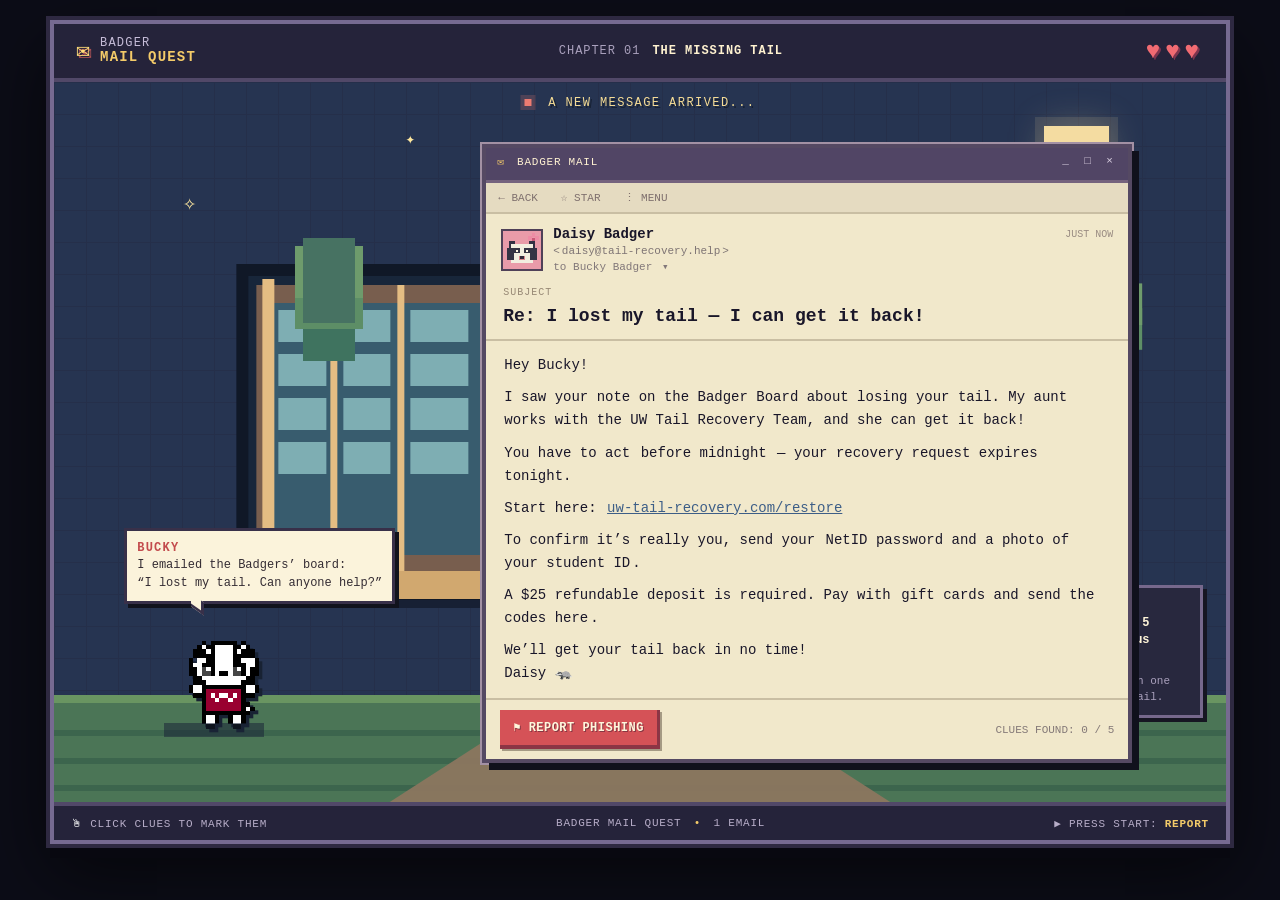
==== game/Phishing/index.html @ 235e0101 "Add pixel-art phishing awareness game" ====
<!doctype html>
<html lang="en">
<head>
  <meta charset="utf-8">
  <meta name="viewport" content="width=device-width, initial-scale=1">
  <meta name="theme-color" content="#11101b">
  <title>Bucky’s Inbox — Tail Trouble</title>
  <link rel="stylesheet" href="style.css">
</head>
<body>
  <main class="game-frame">
    <header class="hud">
      <div class="game-title"><span class="title-icon">✉</span><span>BADGER<br><b>MAIL QUEST</b></span></div>
      <div class="chapter"><span>CHAPTER 01</span><b>THE MISSING TAIL</b></div>
      <div class="hearts" aria-label="Three chances"><span>♥</span><span>♥</span><span>♥</span></div>
    </header>

    <section class="scene" aria-label="Pixel-art campus scene">
      <div class="moon"></div><div class="stars star-a">✦</div><div class="stars star-b">✧</div><div class="stars star-c">✦</div>
      <div class="morgridge-building" aria-label="Pixel art view of Morgridge Hall at UW–Madison">
        <svg class="hall-art" viewBox="0 0 820 390" role="img" aria-label="Morgridge Hall’s glass and wood-panel facade">
          <rect x="12" y="43" width="796" height="324" fill="#18263a" stroke="#101827" stroke-width="12"/>
          <rect x="26" y="58" width="245" height="290" fill="#785e4e"/>
          <rect x="43" y="76" width="208" height="252" fill="#385c6e"/>
          <rect x="278" y="30" width="265" height="318" fill="#a57c59"/>
          <rect x="294" y="47" width="232" height="282" fill="#213b50"/>
          <rect x="550" y="62" width="242" height="286" fill="#76594c"/>
          <rect x="566" y="79" width="210" height="249" fill="#42697a"/>
          <g fill="#e4bd83">
            <rect x="32" y="52" width="12" height="303"/><rect x="100" y="58" width="7" height="290"/><rect x="167" y="58" width="7" height="290"/><rect x="260" y="48" width="12" height="310"/>
            <rect x="282" y="40" width="12" height="318"/><rect x="357" y="47" width="8" height="282"/><rect x="432" y="47" width="8" height="282"/><rect x="522" y="40" width="12" height="318"/>
            <rect x="550" y="54" width="12" height="304"/><rect x="632" y="62" width="8" height="286"/><rect x="706" y="62" width="8" height="286"/><rect x="784" y="54" width="12" height="304"/>
          </g>
          <g fill="#92c5c7" opacity=".78">
            <rect x="48" y="83" width="48" height="32"/><rect x="113" y="83" width="47" height="32"/><rect x="180" y="83" width="58" height="32"/>
            <rect x="48" y="127" width="48" height="32"/><rect x="113" y="127" width="47" height="32"/><rect x="180" y="127" width="58" height="32"/>
            <rect x="48" y="171" width="48" height="32"/><rect x="113" y="171" width="47" height="32"/><rect x="180" y="171" width="58" height="32"/>
            <rect x="48" y="215" width="48" height="32"/><rect x="113" y="215" width="47" height="32"/><rect x="180" y="215" width="58" height="32"/>
            <rect x="304" y="56" width="48" height="37"/><rect x="373" y="56" width="49" height="37"/><rect x="447" y="56" width="65" height="37"/>
            <rect x="304" y="105" width="48" height="37"/><rect x="373" y="105" width="49" height="37"/><rect x="447" y="105" width="65" height="37"/>
            <rect x="304" y="154" width="48" height="37"/><rect x="373" y="154" width="49" height="37"/><rect x="447" y="154" width="65" height="37"/>
            <rect x="304" y="203" width="48" height="37"/><rect x="373" y="203" width="49" height="37"/><rect x="447" y="203" width="65" height="37"/>
            <rect x="578" y="87" width="46" height="33"/><rect x="650" y="87" width="48" height="33"/><rect x="722" y="87" width="47" height="33"/>
            <rect x="578" y="132" width="46" height="33"/><rect x="650" y="132" width="48" height="33"/><rect x="722" y="132" width="47" height="33"/>
            <rect x="578" y="177" width="46" height="33"/><rect x="650" y="177" width="48" height="33"/><rect x="722" y="177" width="47" height="33"/>
            <rect x="578" y="222" width="46" height="33"/><rect x="650" y="222" width="48" height="33"/><rect x="722" y="222" width="47" height="33"/>
          </g>
          <rect x="334" y="253" width="160" height="76" fill="#101c2c" stroke="#e0b879" stroke-width="8"/>
          <rect x="382" y="273" width="65" height="56" fill="#e1b875"/>
          <rect x="396" y="284" width="37" height="45" fill="#72a8b0"/>
          <rect x="0" y="344" width="820" height="28" fill="#d1a86f"/>
          <rect x="278" y="0" width="265" height="34" fill="#e4bd83"/>
          <text x="410" y="24" text-anchor="middle" font-family="Courier New, monospace" font-size="17" font-weight="bold" fill="#243247">MORGRIDGE HALL</text>
        </svg>
      </div>
      <div class="tree tree-one"><i></i></div><div class="tree tree-two"><i></i></div>
      <div class="grass"></div><div class="path"></div>
      <div class="bucky-wrap"><div class="bucky-sprite" aria-label="Bucky Badger"></div><div class="bucky-shadow"></div><div class="speech"><b>BUCKY</b><br>I emailed the Badgers’ board:<br>“I lost my tail. Can anyone help?”</div></div>
      <div class="scene-label"><span class="blip"></span> A NEW MESSAGE ARRIVED...</div>
      <div class="email-window" aria-label="Email from Daisy Badger">
        <div class="window-title"><span class="tiny-envelope">✉</span> BADGER MAIL <span class="window-controls">_ □ ×</span></div>
        <div class="mail-toolbar"><span>← BACK</span><span>☆ STAR</span><span>⋮ MENU</span></div>
        <div class="email-head">
          <div class="sender-avatar" aria-hidden="true"><svg viewBox="0 0 48 48" shape-rendering="crispEdges"><rect x="7" y="12" width="8" height="9" fill="#333043"/><rect x="33" y="12" width="8" height="9" fill="#333043"/><rect x="10" y="16" width="28" height="25" fill="#f2eee0"/><rect x="5" y="22" width="9" height="15" fill="#353344"/><rect x="34" y="22" width="9" height="15" fill="#353344"/><rect x="13" y="22" width="9" height="6" fill="#353344"/><rect x="26" y="22" width="9" height="6" fill="#353344"/><rect x="16" y="24" width="3" height="3" fill="#fff5e1"/><rect x="29" y="24" width="3" height="3" fill="#fff5e1"/><rect x="20" y="31" width="8" height="6" fill="#d8878c"/><rect x="22" y="32" width="4" height="3" fill="#322a3c"/><rect x="31" y="6" width="5" height="5" fill="#ee8ca5"/><rect x="36" y="3" width="5" height="5" fill="#ee8ca5"/><rect x="41" y="6" width="4" height="5" fill="#ee8ca5"/><rect x="36" y="9" width="5" height="4" fill="#ca5976"/></svg></div>
          <div class="sender-copy"><strong>Daisy Badger</strong><span id="senderAddress"></span><small>to Bucky Badger <span>▾</span></small></div>
          <time>JUST NOW</time>
        </div>
        <div class="subject"><small>SUBJECT</small><h1>Re: I lost my tail — I can get it back!</h1></div>
        <div class="email-body" id="emailBody"></div>
          <div class="mail-footer"><button id="reportBtn" class="pixel-button">⚑ REPORT PHISHING</button><span id="clueCounter">CLUES FOUND: 0 / 5</span></div>
      </div>
      <div class="side-note"><span>MISSION</span><b>Find all 5<br>suspicious details</b><small>Click each one<br>in the email.</small></div>
    </section>

    <footer class="bottom-bar"><span><kbd>🖱</kbd> CLICK CLUES TO MARK THEM</span><span>BADGER MAIL QUEST <i>•</i> 1 EMAIL</span><span>▶ PRESS START: <b>REPORT</b></span></footer>
  </main>

  <div class="result-overlay hidden" id="resultOverlay" role="dialog" aria-modal="true" aria-labelledby="resultTitle">
    <div class="result-panel" id="resultPanel"><div class="result-pixel-icon" id="resultIcon">★</div><p class="result-kicker" id="resultKicker">CASE CLOSED</p><h2 id="resultTitle">Great detective work!</h2><p class="result-copy" id="resultText"></p><div class="lesson-box" id="lessonBox"></div><button id="againBtn" class="pixel-button">↻ PLAY AGAIN</button></div>
  </div>
  <div class="virus-overlay hidden" id="virusOverlay" aria-hidden="true">
    <div class="virus-card"><div class="virus-title">⚠ SYSTEM CORRUPTED ⚠</div><div class="virus-face">☠</div><div class="virus-line">MALWARE FOUND IN INBOX</div><div class="virus-sub">That phish slipped through!</div><div class="scanline"></div><div class="virus-pixels">░▒▓█▓▒░</div></div>
  </div>
  <script src="app.js"></script>
</body>
</html>
---- game/Phishing/style.css ----
*{box-sizing:border-box} :root{--ink:#191629;--deep:#10101c;--panel:#f1e8cb;--paper:#fff8df;--red:#d34e53;--gold:#f4cb69;--green:#91d797;--purple:#8f80bc;--pixel:4px}html,body{margin:0;min-height:100%;background:#0c0d17;color:#f9f0d2;font-family:"Courier New",monospace}body{display:grid;place-items:center;padding:20px}.game-frame{width:min(1180px,100%);background:#171626;border:4px solid #766a91;box-shadow:0 0 0 4px #2e2941,0 14px 0 #080810,0 28px 70px #0009;image-rendering:pixelated}.hud{height:58px;background:#25233a;border-bottom:4px solid #514868;display:flex;align-items:center;padding:0 22px;gap:24px}.game-title{display:flex;gap:9px;align-items:center;font-size:10px;line-height:1.05;letter-spacing:.1em;color:#c6bdd8}.game-title b{color:var(--gold);font-size:12px}.title-icon{font-size:23px;color:#ffdc78;text-shadow:2px 2px #a65054}.chapter{margin:auto;display:flex;gap:12px;align-items:center;font-size:10px;letter-spacing:.08em;color:#aaa1bd}.chapter b{color:#fff2d0}.hearts{font-size:20px;letter-spacing:5px;color:#f16b72;text-shadow:2px 2px #7e344e}.scene{height:620px;position:relative;overflow:hidden;background:#263451;background-image:linear-gradient(#252f4a 1px,transparent 1px),linear-gradient(90deg,#252f4a 1px,transparent 1px);background-size:32px 32px}.moon{position:absolute;width:65px;height:65px;right:10%;top:44px;background:#f4dca1;box-shadow:0 0 0 9px #f4dca11d,0 0 36px #f4dca144}.stars{position:absolute;color:#ffe89f}.star-a{top:47px;left:30%}.star-b{top:108px;left:11%;font-size:22px}.star-c{top:129px;right:31%;font-size:13px}.campus-sign{position:absolute;left:37px;top:165px;display:flex;align-items:center;gap:8px;color:#f0d59b;font-size:10px;line-height:1.2;text-shadow:2px 2px #222}.campus-sign i{font-style:normal;font-size:28px;font-weight:900;border:3px solid #d9bb80;padding:4px 7px;background:#785546}.tree{position:absolute;top:156px;width:58px;height:130px}.tree:before{content:"";position:absolute;left:3px;top:0;width:52px;height:52px;background:#477262;box-shadow:0 33px 0 #477262,8px 8px #6e9b6c,-8px 8px #6e9b6c,8px 39px #5d8e66,-8px 39px #5d8e66,0 71px #3f735f}.tree i{position:absolute;top:79px;left:22px;width:15px;height:50px;background:#745846;z-index:-1}.tree-one{left:21%}.tree-two{right:7%;top:182px;transform:scale(.8)}.grass{position:absolute;bottom:0;width:100%;height:107px;background:#4b7556;border-top:8px solid #699561}.grass:after{content:"";position:absolute;left:0;right:0;top:27px;height:6px;background:#3c654d;box-shadow:0 28px #3c654d,0 55px #3c654d}.path{position:absolute;bottom:-20px;left:26%;width:48%;height:145px;background:#8c765f;clip-path:polygon(40% 0,60% 0,100% 100%,0 100%);opacity:.95}.bucky-wrap{position:absolute;left:6%;bottom:69px;width:190px;height:205px}.bucky-sprite{position:absolute;left:47px;bottom:0;width:100px;height:96px;background-image:url('../assets/badger.png');background-size:400px 96px;background-position:0 0;image-rendering:pixelated;transform:scale(1.1);transform-origin:bottom left;filter:drop-shadow(3px 3px 0 #182233)}.bucky-shadow{position:absolute;bottom:-4px;left:40px;width:100px;height:14px;background:#1a2638;opacity:.55}.speech{position:absolute;left:0;top:0;background:#fbf3db;color:#352d34;padding:9px 10px;border:3px solid #383049;box-shadow:4px 4px 0 #11131d;font-size:10px;line-height:1.45;white-space:nowrap;z-index:2}.speech:after{content:"";position:absolute;bottom:-10px;left:64px;width:10px;height:10px;background:#fbf3db;border-right:3px solid #383049;border-bottom:3px solid #383049;transform:skewY(35deg)}.speech b{color:#c34b4d;letter-spacing:.1em}.scene-label{position:absolute;top:14px;left:50%;transform:translateX(-50%);font-size:10px;letter-spacing:.12em;color:#f5dc96;text-shadow:2px 2px #172133;white-space:nowrap}.blip{display:inline-block;width:7px;height:7px;margin-right:8px;background:#ed7b71;box-shadow:0 0 0 4px #ed7b7133;animation:blink .7s steps(2,end) infinite}
.email-window{position:absolute;z-index:2;right:8%;top:62px;width:min(650px,61%);background:var(--panel);color:var(--ink);border:4px solid #554963;box-shadow:7px 7px 0 #10111c,0 0 0 2px #a391a4;min-height:480px}.window-title{height:35px;background:#514565;color:#fff2d2;padding:7px 11px;font-size:11px;letter-spacing:.07em;border-bottom:3px solid #74627d}.tiny-envelope{color:var(--gold);margin-right:5px}.window-controls{float:right;letter-spacing:.4em;color:#d8cee0}.mail-toolbar{height:31px;border-bottom:2px solid #c9bea3;background:#e5dbc1;display:flex;align-items:center;gap:23px;padding:0 12px;color:#7e6f6d;font-size:9px}.email-head{display:flex;align-items:center;gap:10px;padding:12px 15px 9px}.sender-avatar{width:42px;height:42px;flex-shrink:0;background-image:url('../assets/badger.png');background-size:200px 48px;background-position:-150px 0;image-rendering:pixelated;background-color:#e7a0a1;border:2px solid #504158}.sender-copy{display:flex;flex-direction:column;min-width:0;gap:3px;font-size:10px}.sender-copy strong{font-size:12px}.sender-copy small{color:#817779;font-size:9px}.sender-copy small span{padding-left:3px}.sender-copy #senderAddress{font-size:9px;color:#7e7474}.email-head time{margin-left:auto;align-self:flex-start;font-size:8px;color:#998b82;white-space:nowrap;padding-top:3px}.subject{padding:0 17px 11px;border-bottom:2px solid #c9bea3}.subject small{font-size:8px;letter-spacing:.1em;color:#978875}.subject h1{font-size:14px;line-height:1.35;margin:4px 0 0}.email-body{padding:13px 18px 4px;font-size:11px;line-height:1.65;min-height:205px}.email-body p{margin:0 0 9px}.clue{cursor:pointer;padding:1px 2px;color:#4d4168;text-decoration:underline dotted;text-decoration-thickness:1px;background:#e9dfc7;box-shadow:2px 2px 0 #c3b69a}.clue:hover{background:#ffeba9;color:#402e24}.clue.selected{background:#ffcf67;color:#251f26;outline:2px solid #a3454b;text-decoration:none;box-shadow:2px 2px 0 #a3454b}.sender-copy .clue{font-size:9px}.email-link{color:#3d5e87}.mail-footer{display:flex;justify-content:space-between;align-items:center;border-top:2px solid #c9bea3;padding:10px 14px}.pixel-button{background:#d55257;color:#fff6dc;border:0;border-bottom:4px solid #8c3545;border-right:3px solid #8c3545;padding:10px 13px;font-family:inherit;font-size:10px;font-weight:bold;letter-spacing:.04em;cursor:pointer;text-shadow:1px 1px #873743;box-shadow:2px 2px #a59a84}.pixel-button:hover{transform:translate(-1px,-1px);filter:brightness(1.1);box-shadow:3px 3px #a59a84}.pixel-button:active{transform:translate(2px,2px);border-bottom-width:2px}.mail-footer span{font-size:9px;color:#847978}.side-note{position:absolute;right:2%;bottom:84px;width:137px;background:#28283e;border:3px solid #76688c;padding:9px;color:#d9d0e5;box-shadow:4px 4px #161622;font-size:10px;line-height:1.45}.side-note>span{display:block;color:var(--gold);font-size:8px;letter-spacing:.15em;margin-bottom:5px}.side-note b{font-size:11px;color:#fff5d8}.side-note small{display:block;margin-top:7px;color:#aaa1bd;font-size:9px}.bottom-bar{height:38px;background:#25233a;border-top:4px solid #514868;display:flex;align-items:center;justify-content:space-between;padding:0 17px;font-size:9px;letter-spacing:.07em;color:#b7adc8}.bottom-bar i{font-style:normal;color:var(--gold);padding:0 5px}.bottom-bar b{color:var(--gold)}kbd{font:inherit;color:#fff}
.result-overlay{position:fixed;z-index:5;inset:0;background:#0b0b18db;display:grid;place-items:center;padding:16px}.hidden{display:none!important}.result-panel{position:relative;width:min(490px,100%);background:#29263e;border:4px solid #9080a2;box-shadow:8px 8px 0 #080911;padding:25px 27px;text-align:center;animation:pop .22s steps(4,end)}.result-pixel-icon{display:grid;place-items:center;margin:0 auto 13px;width:45px;height:45px;background:#4a435e;border:3px solid #baa1c6;color:var(--gold);font-size:25px;box-shadow:3px 3px #111}.result-kicker{color:var(--gold);font-size:9px;letter-spacing:.16em;margin:0 0 8px}.result-panel h2{font-size:20px;margin:0 0 10px;color:#fff2d4}.result-copy{color:#c4bdd1;font-size:11px;line-height:1.7;margin:0 0 14px}.lesson-box{text-align:left;background:#1d1b2e;border:2px solid #514963;padding:10px 12px;margin-bottom:16px;color:#d9d1dd;font-size:10px;line-height:1.6}.lesson-box div+div{border-top:1px dashed #514963;margin-top:7px;padding-top:7px}.lesson-box b{color:#f2ca69}.virus-overlay{position:fixed;z-index:8;inset:0;background:#150b20ed;display:grid;place-items:center;animation:flash .13s steps(2,end) 5}.virus-card{position:relative;text-align:center;width:min(400px,85vw);padding:18px 22px 23px;background:#28132a;border:4px solid #ff415d;box-shadow:0 0 0 6px #581d48,0 0 55px #ed234b77;transform:rotate(-2deg);animation:jitter .12s steps(2,end) infinite}.virus-title{background:#ca294a;color:white;font-size:12px;letter-spacing:.08em;padding:8px;margin:-18px -22px 9px}.virus-face{font-size:92px;line-height:1.1;color:#ff405e;text-shadow:5px 0 #4de6db,-4px 0 #ffdb5c;animation:glitch .3s steps(2,end) infinite}.virus-line{font-size:14px;color:#ff6274;letter-spacing:.12em}.virus-sub{font-size:11px;color:#e6cedc;margin-top:8px}.scanline{height:5px;background:#ff3b5d;margin:18px 12px 9px;box-shadow:0 0 12px #ff315d}.virus-pixels{color:#ff6478;letter-spacing:8px;font-size:11px}@keyframes blink{50%{opacity:.2}}@keyframes pop{from{transform:translateY(8px);opacity:.5}to{transform:translateY(0);opacity:1}}@keyframes jitter{50%{transform:translate(3px,-2px) rotate(1deg)}}@keyframes glitch{50%{transform:scale(1.06);filter:hue-rotate(45deg)}}@keyframes flash{50%{background:#491022ed}}@media(max-width:760px){body{padding:9px}.game-frame{border-width:3px}.hud{height:50px;padding:0 12px;gap:10px}.chapter{gap:6px;font-size:8px}.hearts{font-size:16px}.scene{height:auto;min-height:800px}.campus-sign{top:120px;left:17px}.tree-one{top:125px;left:28%}.tree-two{top:135px;right:2%}.moon{right:13%;top:30px;width:47px;height:47px}.scene-label{top:12px;font-size:8px}.email-window{top:53px;left:50%;right:auto;transform:translateX(-50%);width:calc(100% - 28px);min-height:0}.mail-toolbar{gap:15px}.email-head{padding:9px 10px 7px}.subject{padding:0 12px 8px}.subject h1{font-size:12px}.email-body{padding:10px 12px 4px;font-size:10px;min-height:225px}.mail-footer{padding:8px 10px}.pixel-button{font-size:9px;padding:9px 8px}.mail-footer span{font-size:8px}.bucky-wrap{left:4%;bottom:52px;transform:scale(.8);transform-origin:bottom left}.speech{top:0}.side-note{right:5%;bottom:39px;width:122px}.grass{height:82px}.path{height:105px}.bottom-bar{height:auto;min-height:35px;gap:7px;padding:7px 8px;flex-wrap:wrap;font-size:8px}.bottom-bar span:nth-child(2){display:none}}@media(max-width:390px){.chapter{display:none}.hearts{margin-left:auto}.email-window{width:calc(100% - 18px)}.email-body{font-size:9px;min-height:240px}.side-note{width:110px;font-size:9px}.bucky-wrap{transform:scale(.66)}}
.clue.correct{background:#b9e8ad!important;color:#243326!important;outline:2px solid #51784c;text-decoration:none!important}.clue.missed{background:#f28b83!important;color:#381c28!important;outline:2px solid #9a3549;text-decoration:none!important}.result-panel.fail .result-pixel-icon{color:#ff777a;border-color:#df6270}.result-panel.fail .result-kicker{color:#ff8c85}.result-panel.fail .lesson-box b{color:#ff9d83}
.clue{background:transparent;box-shadow:none;color:inherit;text-decoration:none}.clue:hover{background:#ffeba9;color:#402e24}.email-link{color:#3d5e87;text-decoration:underline}
/* Keep Courier New and scale the text up for easier reading. */
.scene{height:720px}
.morgridge-building{position:absolute;z-index:0;top:145px;left:12%;width:76%;height:390px;filter:drop-shadow(8px 8px 0 #172034);image-rendering:pixelated}
.hall-art{width:100%;height:100%;image-rendering:pixelated}
.game-title{font-size:12px}.game-title b{font-size:14px}.chapter{font-size:12px}.hearts{font-size:24px}
.scene-label{font-size:12px}.mail-toolbar{font-size:11px}.sender-avatar{background:#e99ba9;background-image:none;border:2px solid #504158}.sender-avatar svg{display:block;width:100%;height:100%;image-rendering:pixelated}
.sender-copy{font-size:12px}.sender-copy strong{font-size:14px}.sender-copy small{font-size:11px}.sender-copy #senderAddress,.sender-copy .clue{font-size:11px}.email-head time{font-size:10px}.subject small{font-size:10px}.subject h1{font-size:18px}.email-body{font-size:14px;line-height:1.65;min-height:260px}.mail-footer span{font-size:11px}.pixel-button{font-size:12px}.side-note{font-size:12px}.side-note>span{font-size:9px}.side-note b{font-size:12px}.side-note small{font-size:11px}.bottom-bar{font-size:11px}
@media(max-width:760px){.scene{min-height:950px;height:auto}.morgridge-building{top:520px;left:4%;width:92%;height:320px}.scene-label{font-size:10px}.mail-toolbar{font-size:10px}.sender-copy{font-size:11px}.sender-copy strong{font-size:13px}.sender-copy small,.sender-copy #senderAddress,.sender-copy .clue{font-size:10px}.subject h1{font-size:15px}.email-body{font-size:12px;line-height:1.7;min-height:330px}.mail-footer span{font-size:9px}.pixel-button{font-size:10px}.side-note{font-size:11px}.side-note b{font-size:11px}.side-note small{font-size:10px}.bottom-bar{font-size:9px}}
@media(max-width:390px){.email-body{font-size:11px;min-height:350px}.subject h1{font-size:14px}}
.speech{font-size:12px}.result-kicker{font-size:11px}.result-panel h2{font-size:24px}.result-copy{font-size:14px}.lesson-box{font-size:12px}.virus-title{font-size:14px}.virus-sub{font-size:13px}.virus-pixels{font-size:13px}
@media(max-width:760px){.speech{font-size:10px}.result-panel h2{font-size:20px}.result-copy{font-size:12px}.lesson-box{font-size:11px}}
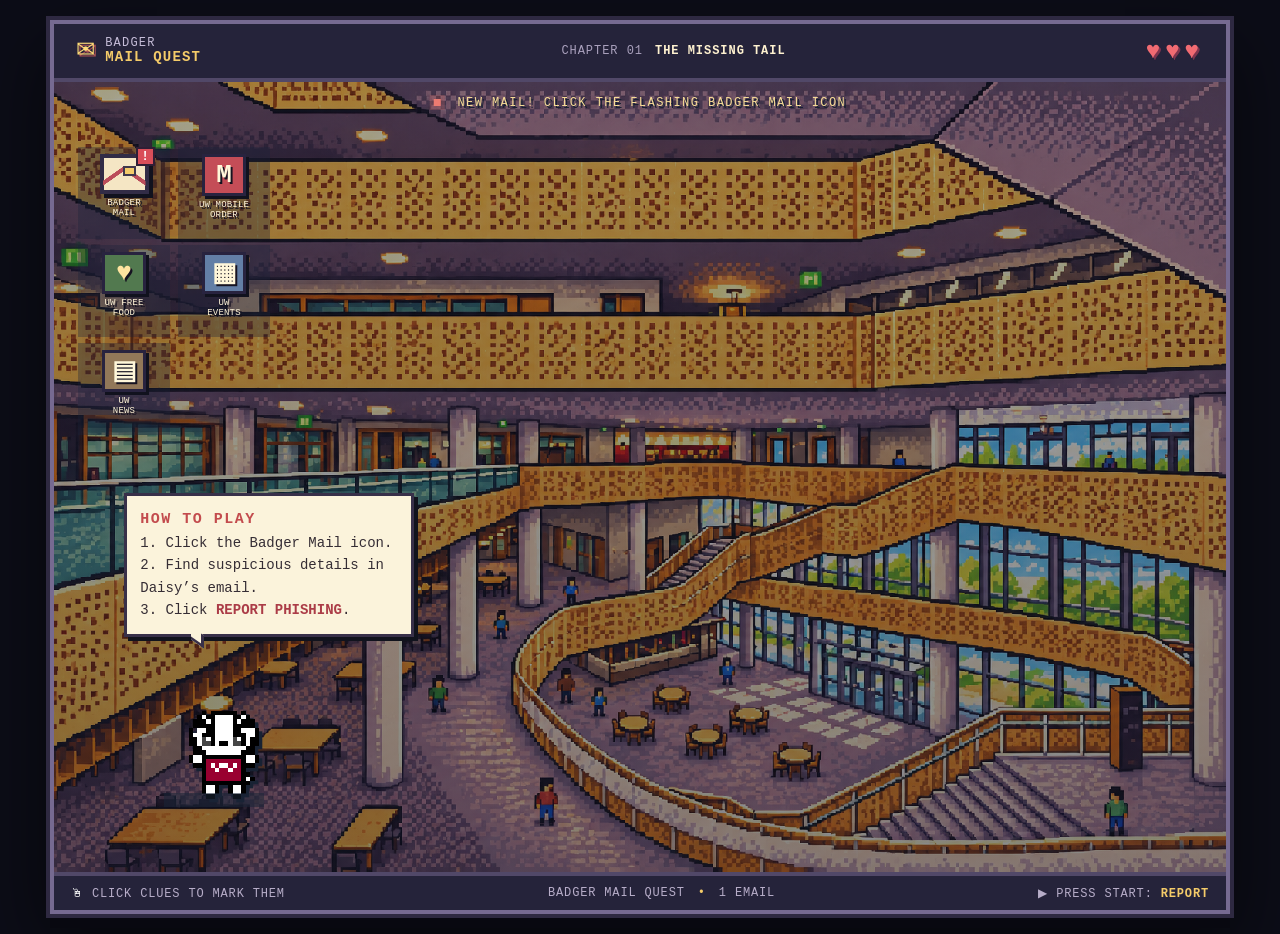
==== commit b3e63fd9: "Update phishing game desktop and 8-bit background" ====
--- a/game/Phishing/index.html
+++ b/game/Phishing/index.html
@@ -15,7 +15,8 @@
       <div class="hearts" aria-label="Three chances"><span>♥</span><span>♥</span><span>♥</span></div>
     </header>
 
-    <section class="scene" aria-label="Pixel-art campus scene">
+    <section class="scene" aria-label="Morgridge Hall atrium game scene">
+      <div class="photo-background" role="img" aria-label="Morgridge Hall atrium background"></div>
       <div class="moon"></div><div class="stars star-a">✦</div><div class="stars star-b">✧</div><div class="stars star-c">✦</div>
       <div class="morgridge-building" aria-label="Pixel art view of Morgridge Hall at UW–Madison">
         <svg class="hall-art" viewBox="0 0 820 390" role="img" aria-label="Morgridge Hall’s glass and wood-panel facade">
@@ -55,10 +56,19 @@
       </div>
       <div class="tree tree-one"><i></i></div><div class="tree tree-two"><i></i></div>
       <div class="grass"></div><div class="path"></div>
-      <div class="bucky-wrap"><div class="bucky-sprite" aria-label="Bucky Badger"></div><div class="bucky-shadow"></div><div class="speech"><b>BUCKY</b><br>I emailed the Badgers’ board:<br>“I lost my tail. Can anyone help?”</div></div>
-      <div class="scene-label"><span class="blip"></span> A NEW MESSAGE ARRIVED...</div>
-      <div class="email-window" aria-label="Email from Daisy Badger">
-        <div class="window-title"><span class="tiny-envelope">✉</span> BADGER MAIL <span class="window-controls">_ □ ×</span></div>
+      <div class="bucky-wrap"><div class="bucky-sprite" aria-label="Bucky Badger"></div><div class="bucky-shadow"></div><div class="speech" id="buckyHint"><b>HOW TO PLAY</b><br>1. Click the Badger Mail icon.<br>2. Find suspicious details in Daisy’s email.<br>3. Click <strong>REPORT PHISHING</strong>.</div></div>
+      <div class="scene-label" id="sceneLabel"><span class="blip"></span> NEW MAIL! CLICK THE FLASHING BADGER MAIL ICON</div>
+      <div class="desktop-apps" aria-label="UW campus desktop apps">
+        <button class="desktop-icon" id="mailIcon" type="button" aria-label="Open Badger Mail. One new message.">
+          <span class="icon-pixel-envelope"><i></i><b>!</b></span><span class="icon-label">BADGER<br>MAIL</span>
+        </button>
+        <div class="app-shortcut" aria-label="UW Mobile Order app"><span class="app-art order-art">M</span><span class="icon-label">UW MOBILE<br>ORDER</span></div>
+        <div class="app-shortcut" aria-label="UW Free Food app"><span class="app-art food-art">♥</span><span class="icon-label">UW FREE<br>FOOD</span></div>
+        <div class="app-shortcut" aria-label="UW Events app"><span class="app-art events-art">▦</span><span class="icon-label">UW<br>EVENTS</span></div>
+        <div class="app-shortcut" aria-label="UW News app"><span class="app-art news-art">▤</span><span class="icon-label">UW<br>NEWS</span></div>
+      </div>
+      <div class="email-window mail-closed" id="emailWindow" aria-label="Email from Daisy Badger" aria-hidden="true">
+        <div class="window-title"><span class="tiny-envelope">✉</span> BADGER MAIL <button class="window-close" id="closeMailBtn" type="button" aria-label="Close Badger Mail">×</button><span class="window-controls">_ □</span></div>
         <div class="mail-toolbar"><span>← BACK</span><span>☆ STAR</span><span>⋮ MENU</span></div>
         <div class="email-head">
           <div class="sender-avatar" aria-hidden="true"><svg viewBox="0 0 48 48" shape-rendering="crispEdges"><rect x="7" y="12" width="8" height="9" fill="#333043"/><rect x="33" y="12" width="8" height="9" fill="#333043"/><rect x="10" y="16" width="28" height="25" fill="#f2eee0"/><rect x="5" y="22" width="9" height="15" fill="#353344"/><rect x="34" y="22" width="9" height="15" fill="#353344"/><rect x="13" y="22" width="9" height="6" fill="#353344"/><rect x="26" y="22" width="9" height="6" fill="#353344"/><rect x="16" y="24" width="3" height="3" fill="#fff5e1"/><rect x="29" y="24" width="3" height="3" fill="#fff5e1"/><rect x="20" y="31" width="8" height="6" fill="#d8878c"/><rect x="22" y="32" width="4" height="3" fill="#322a3c"/><rect x="31" y="6" width="5" height="5" fill="#ee8ca5"/><rect x="36" y="3" width="5" height="5" fill="#ee8ca5"/><rect x="41" y="6" width="4" height="5" fill="#ee8ca5"/><rect x="36" y="9" width="5" height="4" fill="#ca5976"/></svg></div>
@@ -69,7 +79,6 @@
         <div class="email-body" id="emailBody"></div>
           <div class="mail-footer"><button id="reportBtn" class="pixel-button">⚑ REPORT PHISHING</button><span id="clueCounter">CLUES FOUND: 0 / 5</span></div>
       </div>
-      <div class="side-note"><span>MISSION</span><b>Find all 5<br>suspicious details</b><small>Click each one<br>in the email.</small></div>
     </section>
 
     <footer class="bottom-bar"><span><kbd>🖱</kbd> CLICK CLUES TO MARK THEM</span><span>BADGER MAIL QUEST <i>•</i> 1 EMAIL</span><span>▶ PRESS START: <b>REPORT</b></span></footer>
--- a/game/Phishing/style.css
+++ b/game/Phishing/style.css
@@ -14,3 +14,25 @@
 @media(max-width:390px){.email-body{font-size:11px;min-height:350px}.subject h1{font-size:14px}}
 .speech{font-size:12px}.result-kicker{font-size:11px}.result-panel h2{font-size:24px}.result-copy{font-size:14px}.lesson-box{font-size:12px}.virus-title{font-size:14px}.virus-sub{font-size:13px}.virus-pixels{font-size:13px}
 @media(max-width:760px){.speech{font-size:10px}.result-panel h2{font-size:20px}.result-copy{font-size:12px}.lesson-box{font-size:11px}}
+/* Larger text and a wider instruction balloon for quick play at a glance. */
+.scene{height:790px}
+.speech{width:290px;white-space:normal;font-size:14px;line-height:1.6;padding:12px 13px}.speech b{font-size:15px}.speech strong{color:#ab3c47}
+.email-body{font-size:16px;line-height:1.7;min-height:290px}.subject h1{font-size:20px}.sender-copy strong{font-size:15px}.sender-copy #senderAddress,.sender-copy .clue{font-size:12px}.mail-footer span{font-size:12px}.pixel-button{font-size:13px;padding:11px 14px}.side-note{font-size:13px}.side-note b{font-size:13px}.side-note small{font-size:12px}.bottom-bar{font-size:12px}.result-copy{font-size:15px}.lesson-box{font-size:13px}
+@media(max-width:760px){.scene{min-height:1020px;height:auto}.morgridge-building{top:575px}.speech{width:300px;font-size:12px;line-height:1.55;padding:10px}.speech b{font-size:13px}.email-body{font-size:14px;line-height:1.7;min-height:360px}.subject h1{font-size:16px}.sender-copy strong{font-size:14px}.sender-copy #senderAddress,.sender-copy .clue{font-size:11px}.mail-footer span{font-size:10px}.pixel-button{font-size:11px}.side-note{font-size:12px}.side-note b{font-size:12px}.side-note small{font-size:11px}.bottom-bar{font-size:10px}.result-copy{font-size:13px}.lesson-box{font-size:12px}}
+@media(max-width:390px){.speech{width:270px;font-size:11px}.email-body{font-size:13px;min-height:370px}.subject h1{font-size:15px}}
+.speech{top:-105px}
+.scene{background:none}
+.photo-background{position:absolute;z-index:0;inset:0;background:linear-gradient(rgba(18,22,38,.38),rgba(18,22,38,.5)),url('assets/morgridge-8bit.png') center center/cover no-repeat;image-rendering:pixelated}
+.morgridge-building,.moon,.stars,.tree,.grass,.path{display:none}
+.email-window.mail-closed{display:none}
+.desktop-icon{position:absolute;z-index:1;right:34px;bottom:94px;width:96px;min-height:102px;padding:6px 4px;background:#1a243bc9;border:2px solid #b6a5d34f;color:#fff2d2;font-family:inherit;cursor:pointer;display:flex;align-items:center;flex-direction:column;gap:6px;text-shadow:2px 2px #171525}.desktop-icon:hover,.desktop-icon:focus-visible{background:#30334fd9;outline:2px solid #f4cb69}.icon-pixel-envelope{position:relative;display:block;width:58px;height:46px;background:#f5e6c4;border:4px solid #322c46;box-shadow:4px 4px #11121e}.icon-pixel-envelope:before{content:"";position:absolute;inset:-1px;background:linear-gradient(145deg,transparent 48%,#bb4d5a 49% 58%,transparent 59%) left/50% 100% no-repeat,linear-gradient(215deg,transparent 48%,#bb4d5a 49% 58%,transparent 59%) right/50% 100% no-repeat}.icon-pixel-envelope i{position:absolute;z-index:1;left:19px;top:8px;width:13px;height:10px;background:#f4cb69;border:2px solid #41384c}.icon-pixel-envelope b{position:absolute;z-index:2;right:-10px;top:-11px;width:19px;height:19px;display:grid;place-items:center;background:#d94e59;border:2px solid #301e35;color:white;font-size:12px;text-shadow:none}.icon-label{font-size:11px;line-height:1.1;letter-spacing:.08em;text-align:center}.window-controls{margin-left:auto;margin-right:8px}.window-close{order:3;margin-left:6px;border:0;background:#c44a59;color:white;font:700 16px/18px "Courier New",monospace;width:23px;height:22px;cursor:pointer}.window-close:hover{background:#ed6974}.window-title{display:flex;align-items:center}.mail-closed{pointer-events:none}
+@media(max-width:760px){.desktop-icon{right:15px;bottom:130px;width:83px;min-height:92px}.icon-pixel-envelope{transform:scale(.9);margin:0 0 -3px}.icon-label{font-size:10px}.window-close{width:25px;height:24px}}
+.desktop-icon.mail-icon-hidden{visibility:hidden}
+.desktop-apps{position:absolute;z-index:1;left:24px;top:65px;display:grid;grid-template-columns:repeat(2,92px);gap:6px 8px}
+.app-shortcut,.desktop-icon{position:relative;right:auto;bottom:auto;width:92px;min-height:92px;padding:5px 3px;display:flex;align-items:center;justify-content:flex-start;flex-direction:column;gap:5px;background:#18213b55;border:2px solid transparent;color:#fff4d8;font-family:inherit;text-shadow:2px 2px #161321}
+.app-shortcut{cursor:default}.app-shortcut .icon-label,.desktop-icon .icon-label{font-size:9px;line-height:1.1;letter-spacing:.02em;text-align:center}
+.app-art{width:44px;height:42px;display:grid;place-items:center;border:3px solid #28233f;box-shadow:3px 3px #11121e;font-size:26px;font-weight:bold;color:#fff7da;image-rendering:pixelated}
+.order-art{background:#c44d57}.food-art{background:#52794f;color:#ffe4a0}.events-art{background:#637fa6}.news-art{background:#927859}
+.icon-pixel-envelope{width:49px;height:40px}.desktop-icon{cursor:pointer;animation:mailFlash .9s steps(2,end) infinite}.desktop-icon:hover,.desktop-icon:focus-visible{background:#453c59;border-color:#ffe27a;outline:0;transform:scale(1.08)}.desktop-icon.mail-icon-hidden{visibility:hidden;animation:none}
+@keyframes mailFlash{0%,45%{border-color:transparent;background:#18213b55;filter:none;transform:scale(1)}50%,100%{border-color:#ffe27a;background:#544b627d;filter:drop-shadow(0 0 7px #ffdc67);transform:scale(1.06)}}
+@media(max-width:760px){.desktop-apps{left:13px;top:65px;grid-template-columns:repeat(2,76px);gap:4px}.app-shortcut,.desktop-icon{width:76px;min-height:77px;padding:3px 2px;gap:3px}.app-art{width:36px;height:35px;font-size:22px}.icon-pixel-envelope{width:41px;height:35px}.app-shortcut .icon-label,.desktop-icon .icon-label{font-size:8px}.desktop-icon{animation-duration:.9s}}
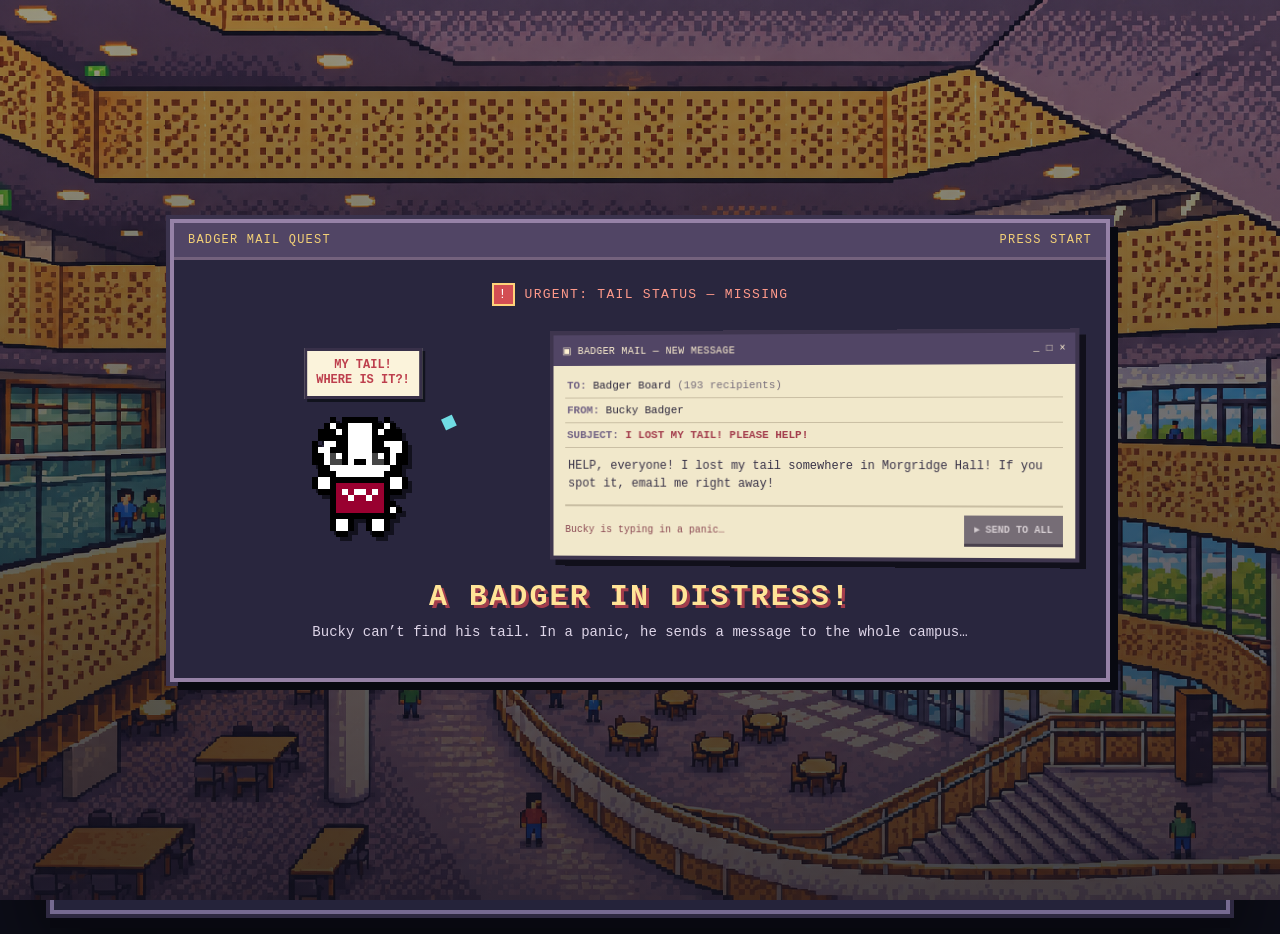
==== commit be1811f1: "Add Bucky intro cutscene and remove Ollama" ====
--- a/game/Phishing/index.html
+++ b/game/Phishing/index.html
@@ -8,6 +8,27 @@
   <link rel="stylesheet" href="style.css">
 </head>
 <body>
+  <section class="intro-screen" id="introScreen" role="dialog" aria-modal="true" aria-labelledby="introTitle">
+    <div class="intro-backdrop" role="img" aria-label="Pixel art Morgridge Hall atrium"></div>
+    <div class="intro-frame">
+      <div class="intro-topbar"><span>BADGER MAIL QUEST</span><span>PRESS START</span></div>
+      <div class="intro-scene">
+        <div class="intro-caption"><span class="panic-mark">!</span><span>URGENT: TAIL STATUS — MISSING</span></div>
+        <div class="intro-bucky" role="img" aria-label="Panicked Bucky Badger without his tail"><div class="panic-bubble">MY TAIL!<br>WHERE IS IT?!</div><div class="intro-bucky-sprite"></div><div class="panic-sweat">◆</div></div>
+        <div class="intro-computer">
+          <div class="computer-title"><span>▣ BADGER MAIL — NEW MESSAGE</span><span>_ □ ×</span></div>
+          <div class="compose-row"><b>TO:</b> Badger Board <span>(193 recipients)</span></div>
+          <div class="compose-row"><b>FROM:</b> Bucky Badger</div>
+          <div class="compose-subject"><b>SUBJECT:</b> I LOST MY TAIL! PLEASE HELP!</div>
+          <div class="compose-body">HELP, everyone! I lost my tail somewhere in Morgridge Hall! If you spot it, email me right away!</div>
+          <div class="send-row"><span id="sendStatus" aria-live="polite">Bucky is typing in a panic…</span><button id="sendMassEmail" type="button" disabled>▸ SEND TO ALL</button></div>
+        </div>
+      </div>
+      <h1 id="introTitle">A BADGER IN DISTRESS!</h1>
+      <p class="intro-copy">Bucky can’t find his tail. In a panic, he sends a message to the whole campus…</p>
+      <button class="pixel-button intro-continue hidden" id="introContinue" type="button">▶ CONTINUE</button>
+    </div>
+  </section>
   <main class="game-frame">
     <header class="hud">
       <div class="game-title"><span class="title-icon">✉</span><span>BADGER<br><b>MAIL QUEST</b></span></div>
@@ -85,7 +106,8 @@
   </main>
 
   <div class="result-overlay hidden" id="resultOverlay" role="dialog" aria-modal="true" aria-labelledby="resultTitle">
-    <div class="result-panel" id="resultPanel"><div class="result-pixel-icon" id="resultIcon">★</div><p class="result-kicker" id="resultKicker">CASE CLOSED</p><h2 id="resultTitle">Great detective work!</h2><p class="result-copy" id="resultText"></p><div class="lesson-box" id="lessonBox"></div><button id="againBtn" class="pixel-button">↻ PLAY AGAIN</button></div>
+    <div class="result-panel" id="resultPanel"><div class="result-pixel-icon" id="resultIcon">★</div><p class="result-kicker" id="resultKicker">CASE CLOSED</p><h2 id="resultTitle">Great detective work!</h2><p class="result-copy" id="resultText"></p><div class="lesson-box" id="lessonBox"></div>
+      <button id="againBtn" class="pixel-button">↻ PLAY AGAIN</button></div>
   </div>
   <div class="virus-overlay hidden" id="virusOverlay" aria-hidden="true">
     <div class="virus-card"><div class="virus-title">⚠ SYSTEM CORRUPTED ⚠</div><div class="virus-face">☠</div><div class="virus-line">MALWARE FOUND IN INBOX</div><div class="virus-sub">That phish slipped through!</div><div class="scanline"></div><div class="virus-pixels">░▒▓█▓▒░</div></div>
--- a/game/Phishing/style.css
+++ b/game/Phishing/style.css
@@ -36,3 +36,24 @@
 .icon-pixel-envelope{width:49px;height:40px}.desktop-icon{cursor:pointer;animation:mailFlash .9s steps(2,end) infinite}.desktop-icon:hover,.desktop-icon:focus-visible{background:#453c59;border-color:#ffe27a;outline:0;transform:scale(1.08)}.desktop-icon.mail-icon-hidden{visibility:hidden;animation:none}
 @keyframes mailFlash{0%,45%{border-color:transparent;background:#18213b55;filter:none;transform:scale(1)}50%,100%{border-color:#ffe27a;background:#544b627d;filter:drop-shadow(0 0 7px #ffdc67);transform:scale(1.06)}}
 @media(max-width:760px){.desktop-apps{left:13px;top:65px;grid-template-columns:repeat(2,76px);gap:4px}.app-shortcut,.desktop-icon{width:76px;min-height:77px;padding:3px 2px;gap:3px}.app-art{width:36px;height:35px;font-size:22px}.icon-pixel-envelope{width:41px;height:35px}.app-shortcut .icon-label,.desktop-icon .icon-label{font-size:8px}.desktop-icon{animation-duration:.9s}}
+.result-panel{max-height:90vh;overflow-y:auto}
+
+/* Opening cutscene: Bucky sends a panicked campus-wide email. */
+.intro-screen{position:fixed;z-index:20;inset:0;display:grid;place-items:center;padding:18px;background:#10101deF;font-family:"Courier New",monospace;animation:fade-in .25s steps(3,end)}
+.intro-backdrop{position:absolute;inset:0;background:linear-gradient(#12152670,#10101dc9),url('assets/morgridge-8bit.png') center/cover no-repeat;image-rendering:pixelated}
+.intro-frame{position:relative;width:min(940px,100%);padding:0 22px 21px;background:#29263e;border:4px solid #9682a7;box-shadow:8px 8px 0 #080911,0 0 0 4px #3b334d;color:#fff2d2;text-align:center}
+.intro-topbar{height:37px;margin:0 -22px 15px;padding:0 14px;display:flex;align-items:center;justify-content:space-between;background:#514565;border-bottom:3px solid #74627d;color:#f4d177;font-size:12px;letter-spacing:.1em}
+.intro-scene{display:grid;grid-template-columns:minmax(220px,.75fr) minmax(370px,1.25fr);align-items:center;gap:24px;min-height:250px;padding:8px 8px 17px}
+.intro-caption{grid-column:1/-1;display:flex;justify-content:center;align-items:center;gap:10px;color:#ff9a8b;font-size:13px;letter-spacing:.1em}
+.panic-mark{width:23px;height:23px;display:grid;place-items:center;background:#d34e53;color:white;border:2px solid #ffd37a;animation:blink .45s steps(2,end) infinite}
+.intro-bucky{position:relative;min-height:195px;display:grid;place-items:end center}
+.intro-bucky-sprite{width:150px;height:144px;background-image:url('../assets/badger.png');background-size:600px 144px;background-position:0 0;background-repeat:no-repeat;image-rendering:pixelated;filter:drop-shadow(4px 4px 0 #12111d);animation:panic-shake .22s steps(2,end) infinite}
+.panic-bubble{position:absolute;z-index:1;top:0;left:50%;transform:translateX(-50%);padding:7px 9px;background:#fbf3db;border:3px solid #383049;box-shadow:3px 3px #11131d;color:#bd3f4d;font-size:12px;font-weight:bold;line-height:1.3;white-space:nowrap}
+.panic-sweat{position:absolute;right:20%;top:60px;color:#70dce3;font-size:22px;transform:rotate(20deg);animation:blink .4s steps(2,end) infinite}
+.intro-computer{background:#f1e8cb;border:4px solid #3e354e;box-shadow:6px 6px 0 #11101b;color:#29243a;text-align:left;padding:0 12px 11px;transform:perspective(700px) rotateY(-2deg)}
+.computer-title{height:31px;margin:0 -12px 8px;padding:0 9px;display:flex;align-items:center;justify-content:space-between;background:#514565;color:#fff2d2;font-size:10px;letter-spacing:.04em}
+.compose-row,.compose-subject{padding:6px 2px;border-bottom:1px solid #c9bea3;font-size:11px}.compose-row b,.compose-subject b{color:#716283}.compose-row span{color:#776e7b}.compose-subject{font-weight:bold;color:#a33d4c}.compose-body{min-height:57px;padding:9px 3px;font-size:12px;line-height:1.5;color:#383247}
+.send-row{display:flex;align-items:center;justify-content:space-between;gap:8px;border-top:2px solid #c9bea3;padding-top:8px}.send-row span{font-size:10px;line-height:1.4;color:#8b4953}.send-row button{flex-shrink:0;padding:8px 10px;background:#766d76;border:0;border-bottom:3px solid #4a414d;color:#d5cdd1;font:700 10px "Courier New",monospace}.send-row button.send-ready{background:#d34e53;border-bottom-color:#8c3545;color:#fff6dc;cursor:pointer;animation:send-pulse .55s steps(2,end) infinite}.send-row button:disabled{cursor:default}
+.intro-frame h1{margin:2px 0 8px;color:#ffe497;font-size:clamp(20px,4vw,30px);letter-spacing:.07em;text-shadow:3px 3px #a33d4c}.intro-copy{margin:0 auto 14px;color:#ded5e8;font-size:14px;line-height:1.5}.intro-continue{font-size:13px;padding:12px 17px}.intro-dismissed{display:none}
+@keyframes panic-shake{0%,100%{transform:translateX(0) rotate(0)}25%{transform:translateX(-3px) rotate(-2deg)}75%{transform:translateX(3px) rotate(2deg)}}@keyframes send-pulse{50%{filter:brightness(1.45);transform:translateY(-2px)}}@keyframes fade-in{from{opacity:0}to{opacity:1}}
+@media(max-width:650px){.intro-screen{padding:10px}.intro-frame{padding:0 12px 15px}.intro-topbar{margin:0 -12px 10px;padding:0 9px;font-size:10px}.intro-scene{grid-template-columns:1fr;gap:9px;padding:4px 0 12px}.intro-caption{font-size:10px}.intro-bucky{min-height:142px}.intro-bucky-sprite{width:112px;height:108px;background-size:448px 108px}.panic-bubble{left:57%;font-size:10px}.panic-sweat{right:28%;top:44px}.intro-computer{padding:0 8px 8px;transform:none}.computer-title{margin:0 -8px 5px;font-size:9px}.compose-row,.compose-subject{font-size:10px}.compose-body{min-height:42px;font-size:11px}.send-row span{font-size:9px}.send-row button{font-size:9px;padding:7px}.intro-frame h1{font-size:20px}.intro-copy{font-size:12px}}
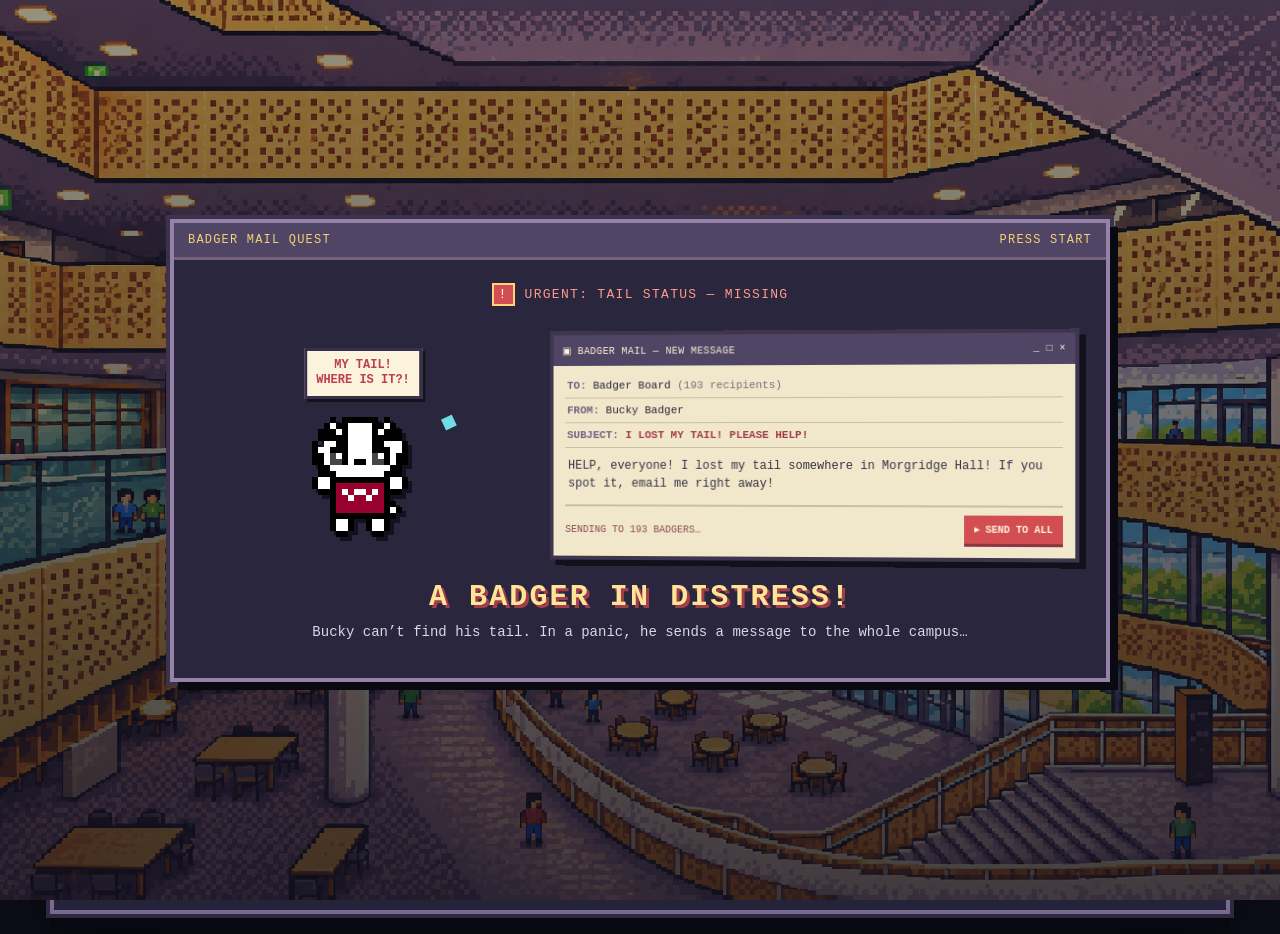
==== commit 4920103a: "Return completed chapters to Burrow" ====
--- a/game/Phishing/index.html
+++ b/game/Phishing/index.html
@@ -107,7 +107,7 @@
 
   <div class="result-overlay hidden" id="resultOverlay" role="dialog" aria-modal="true" aria-labelledby="resultTitle">
     <div class="result-panel" id="resultPanel"><div class="result-pixel-icon" id="resultIcon">★</div><p class="result-kicker" id="resultKicker">CASE CLOSED</p><h2 id="resultTitle">Great detective work!</h2><p class="result-copy" id="resultText"></p><div class="lesson-box" id="lessonBox"></div>
-      <button id="againBtn" class="pixel-button">↻ PLAY AGAIN</button></div>
+      <div class="result-actions"><button id="againBtn" class="pixel-button">↻ PLAY AGAIN</button><button id="burrowBtn" class="pixel-button">RETURN TO BURROW</button></div></div>
   </div>
   <div class="virus-overlay hidden" id="virusOverlay" aria-hidden="true">
     <div class="virus-card"><div class="virus-title">⚠ SYSTEM CORRUPTED ⚠</div><div class="virus-face">☠</div><div class="virus-line">MALWARE FOUND IN INBOX</div><div class="virus-sub">That phish slipped through!</div><div class="scanline"></div><div class="virus-pixels">░▒▓█▓▒░</div></div>
--- a/game/Phishing/style.css
+++ b/game/Phishing/style.css
@@ -57,3 +57,4 @@
 .intro-frame h1{margin:2px 0 8px;color:#ffe497;font-size:clamp(20px,4vw,30px);letter-spacing:.07em;text-shadow:3px 3px #a33d4c}.intro-copy{margin:0 auto 14px;color:#ded5e8;font-size:14px;line-height:1.5}.intro-continue{font-size:13px;padding:12px 17px}.intro-dismissed{display:none}
 @keyframes panic-shake{0%,100%{transform:translateX(0) rotate(0)}25%{transform:translateX(-3px) rotate(-2deg)}75%{transform:translateX(3px) rotate(2deg)}}@keyframes send-pulse{50%{filter:brightness(1.45);transform:translateY(-2px)}}@keyframes fade-in{from{opacity:0}to{opacity:1}}
 @media(max-width:650px){.intro-screen{padding:10px}.intro-frame{padding:0 12px 15px}.intro-topbar{margin:0 -12px 10px;padding:0 9px;font-size:10px}.intro-scene{grid-template-columns:1fr;gap:9px;padding:4px 0 12px}.intro-caption{font-size:10px}.intro-bucky{min-height:142px}.intro-bucky-sprite{width:112px;height:108px;background-size:448px 108px}.panic-bubble{left:57%;font-size:10px}.panic-sweat{right:28%;top:44px}.intro-computer{padding:0 8px 8px;transform:none}.computer-title{margin:0 -8px 5px;font-size:9px}.compose-row,.compose-subject{font-size:10px}.compose-body{min-height:42px;font-size:11px}.send-row span{font-size:9px}.send-row button{font-size:9px;padding:7px}.intro-frame h1{font-size:20px}.intro-copy{font-size:12px}}
+.result-actions{display:flex;justify-content:center;gap:10px;flex-wrap:wrap;margin-top:12px}.result-actions .pixel-button{font-size:10px}
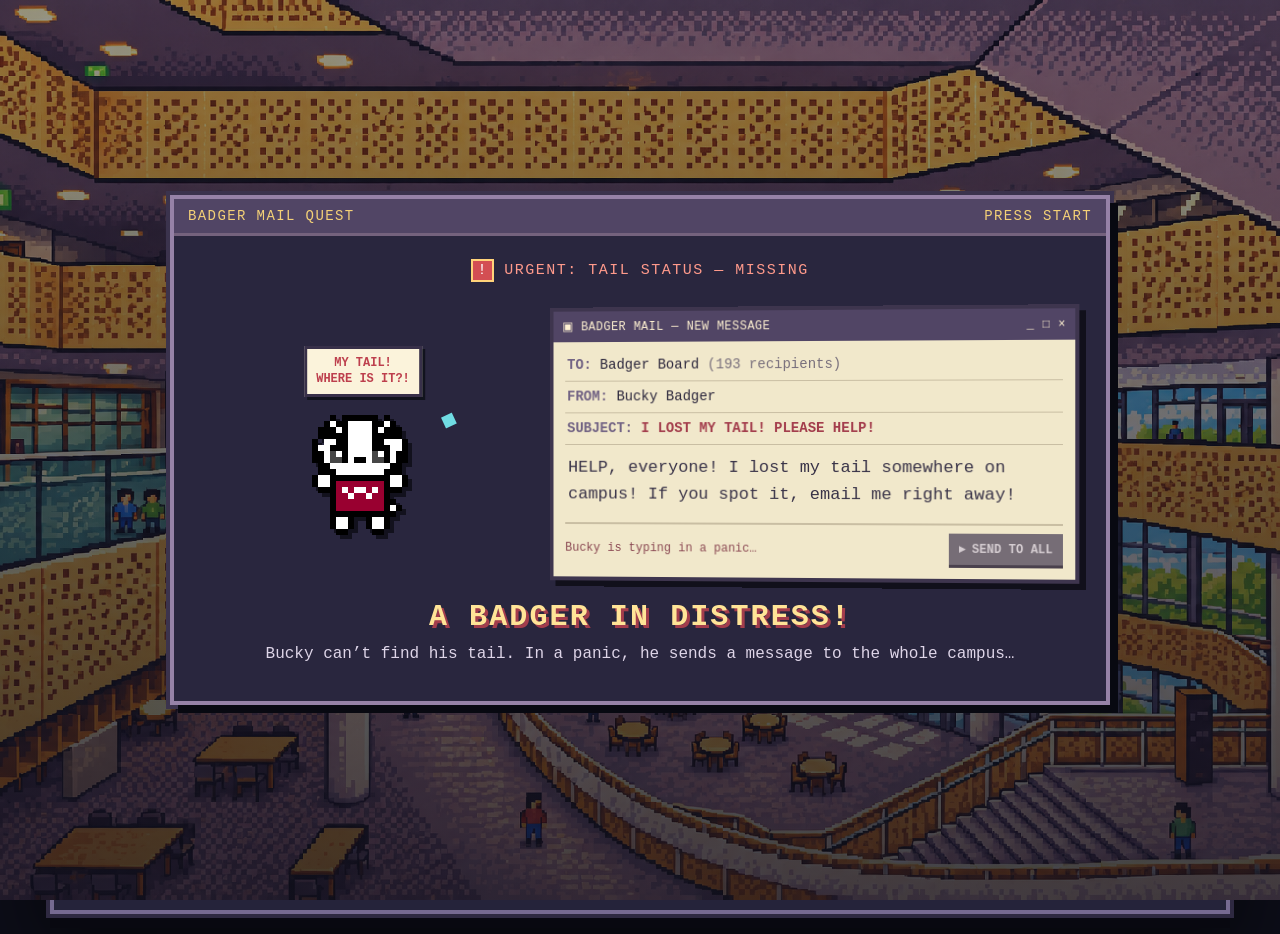
==== commit a02200ee: "Improve phishing game readability" ====
--- a/game/Phishing/index.html
+++ b/game/Phishing/index.html
@@ -20,7 +20,7 @@
           <div class="compose-row"><b>TO:</b> Badger Board <span>(193 recipients)</span></div>
           <div class="compose-row"><b>FROM:</b> Bucky Badger</div>
           <div class="compose-subject"><b>SUBJECT:</b> I LOST MY TAIL! PLEASE HELP!</div>
-          <div class="compose-body">HELP, everyone! I lost my tail somewhere in Morgridge Hall! If you spot it, email me right away!</div>
+          <div class="compose-body">HELP, everyone! I lost my tail somewhere on campus! If you spot it, email me right away!</div>
           <div class="send-row"><span id="sendStatus" aria-live="polite">Bucky is typing in a panic…</span><button id="sendMassEmail" type="button" disabled>▸ SEND TO ALL</button></div>
         </div>
       </div>
--- a/game/Phishing/style.css
+++ b/game/Phishing/style.css
@@ -58,3 +58,24 @@
 @keyframes panic-shake{0%,100%{transform:translateX(0) rotate(0)}25%{transform:translateX(-3px) rotate(-2deg)}75%{transform:translateX(3px) rotate(2deg)}}@keyframes send-pulse{50%{filter:brightness(1.45);transform:translateY(-2px)}}@keyframes fade-in{from{opacity:0}to{opacity:1}}
 @media(max-width:650px){.intro-screen{padding:10px}.intro-frame{padding:0 12px 15px}.intro-topbar{margin:0 -12px 10px;padding:0 9px;font-size:10px}.intro-scene{grid-template-columns:1fr;gap:9px;padding:4px 0 12px}.intro-caption{font-size:10px}.intro-bucky{min-height:142px}.intro-bucky-sprite{width:112px;height:108px;background-size:448px 108px}.panic-bubble{left:57%;font-size:10px}.panic-sweat{right:28%;top:44px}.intro-computer{padding:0 8px 8px;transform:none}.computer-title{margin:0 -8px 5px;font-size:9px}.compose-row,.compose-subject{font-size:10px}.compose-body{min-height:42px;font-size:11px}.send-row span{font-size:9px}.send-row button{font-size:9px;padding:7px}.intro-frame h1{font-size:20px}.intro-copy{font-size:12px}}
 .result-actions{display:flex;justify-content:center;gap:10px;flex-wrap:wrap;margin-top:12px}.result-actions .pixel-button{font-size:10px}
+
+/* Increase the email and interface text for easier reading. */
+.intro-screen{overflow-y:auto}
+.intro-topbar{font-size:14px}
+.intro-caption{font-size:15px}
+.computer-title{font-size:12px}
+.compose-row,.compose-subject{font-size:14px;line-height:1.35}
+.compose-body{font-size:17px;line-height:1.6;min-height:78px}
+.send-row span{font-size:12px}
+.send-row button{font-size:12px}
+.intro-copy{font-size:16px}
+.intro-continue{font-size:15px}
+.email-body{font-size:18px}
+.subject h1{font-size:22px}
+.sender-copy strong{font-size:16px}
+.sender-copy small,.sender-copy #senderAddress,.sender-copy .clue{font-size:13px}
+.mail-toolbar{font-size:12px}
+.scene-label{font-size:13px}
+.speech{font-size:15px}
+.bottom-bar{font-size:13px}
+@media(max-width:760px){.intro-topbar{font-size:12px}.intro-caption{font-size:13px}.computer-title{font-size:11px}.compose-row,.compose-subject{font-size:12px}.compose-body{font-size:14px;min-height:65px}.send-row span,.send-row button{font-size:11px}.intro-copy{font-size:14px}.intro-continue{font-size:13px}.email-body{font-size:15px}.subject h1{font-size:17px}.sender-copy strong{font-size:14px}.sender-copy small,.sender-copy #senderAddress,.sender-copy .clue{font-size:11px}.scene-label{font-size:11px}.speech{font-size:12px}.bottom-bar{font-size:10px}}
